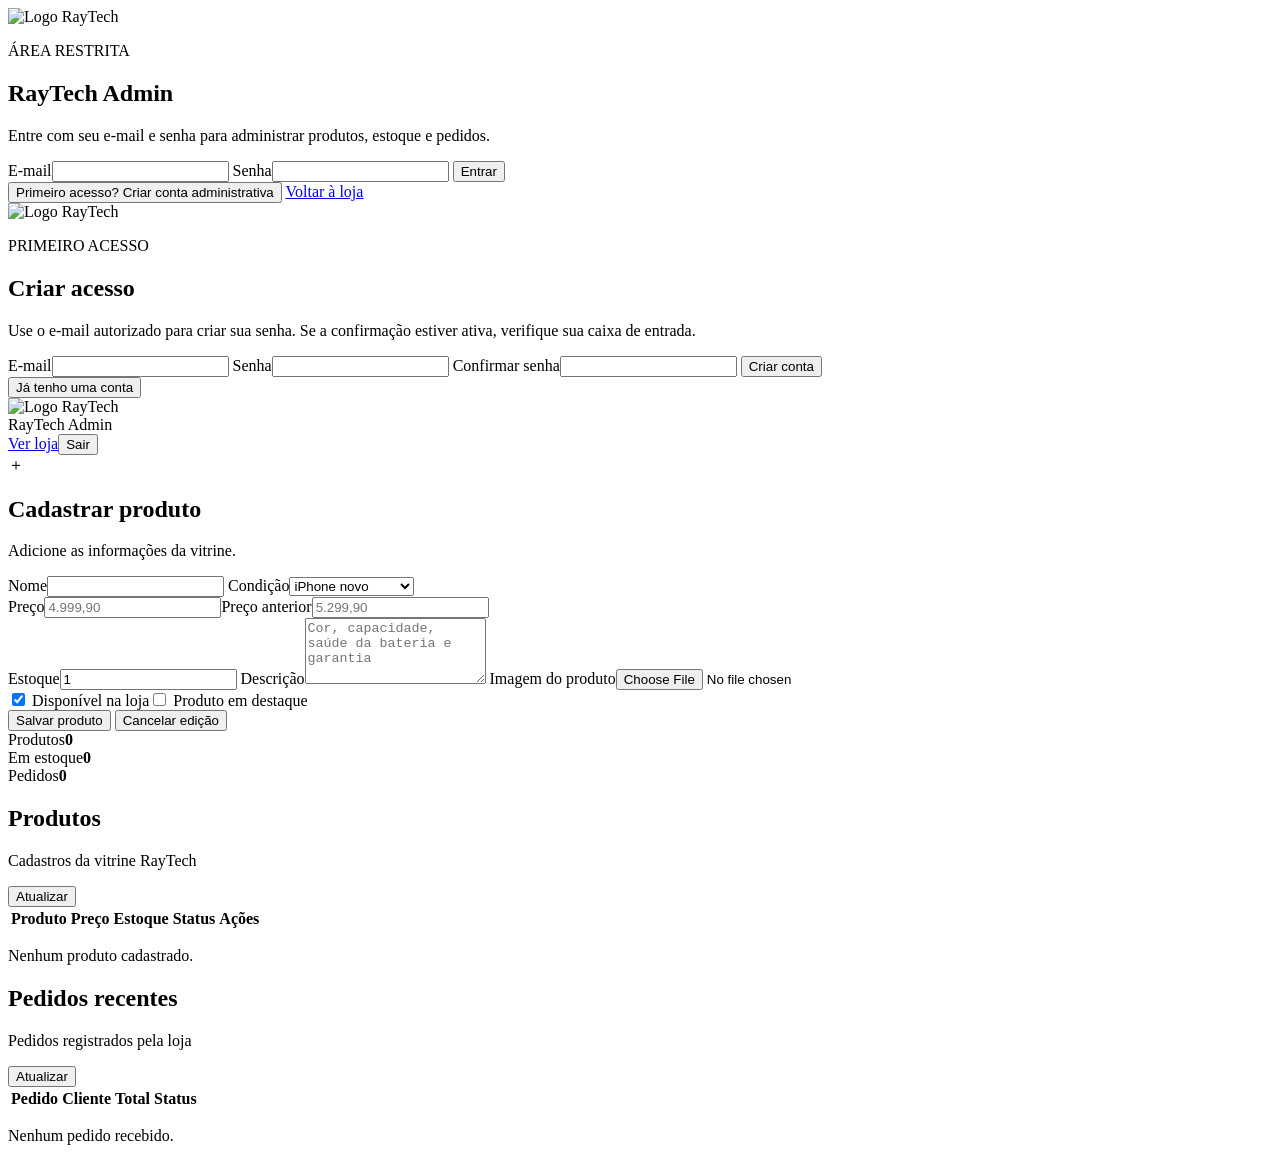
==== admin/index.html @ 26f3091c "Add admin/index.html" ====
<!doctype html>
<html lang="pt-BR">
<head>
  <meta charset="UTF-8">
  <meta name="viewport" content="width=device-width,initial-scale=1">
  <meta name="theme-color" content="#050505">
  <meta name="robots" content="noindex,nofollow">
  <title>RayTech Admin</title>
  <link rel="icon" href="../assets/logo-raytech.png">
  <link rel="stylesheet" href="../assets/styles.css">
</head>
<body class="admin-body">
  <main class="login-page" id="login-view">
    <section class="login-card">
      <img src="../assets/logo-raytech.png" alt="Logo RayTech">
      <p class="section-label">ÁREA RESTRITA</p>
      <h1>RayTech Admin</h1>
      <p class="muted">Entre com seu e-mail e senha para administrar produtos, estoque e pedidos.</p>
      <form id="login-form" class="stack-form">
        <label>E-mail<input type="email" name="email" required autocomplete="email"></label>
        <label>Senha<input type="password" name="password" required minlength="6" autocomplete="current-password"></label>
        <button class="button primary full" type="submit">Entrar</button>
      </form>
      <button class="text-button" id="show-signup" type="button">Primeiro acesso? Criar conta administrativa</button>
      <a class="back-link" href="../">Voltar à loja</a>
    </section>
  </main>

  <main class="login-page hidden" id="signup-view">
    <section class="login-card">
      <img src="../assets/logo-raytech.png" alt="Logo RayTech">
      <p class="section-label">PRIMEIRO ACESSO</p>
      <h1>Criar acesso</h1>
      <p class="muted">Use o e-mail autorizado para criar sua senha. Se a confirmação estiver ativa, verifique sua caixa de entrada.</p>
      <form id="signup-form" class="stack-form">
        <label>E-mail<input type="email" name="email" required autocomplete="email"></label>
        <label>Senha<input type="password" name="password" required minlength="8" autocomplete="new-password"></label>
        <label>Confirmar senha<input type="password" name="confirmation" required minlength="8" autocomplete="new-password"></label>
        <button class="button primary full" type="submit">Criar conta</button>
      </form>
      <button class="text-button" id="show-login" type="button">Já tenho uma conta</button>
    </section>
  </main>

  <main class="admin-shell hidden" id="admin-view">
    <header class="admin-header">
      <div class="container header-inner">
        <div class="brand"><img src="../assets/logo-raytech.png" alt="Logo RayTech"><div><span>RayTech Admin</span><small id="admin-email"></small></div></div>
        <div class="admin-header-actions"><a class="button secondary compact" href="../" target="_blank">Ver loja</a><button class="button secondary compact" id="logout-button" type="button">Sair</button></div>
      </div>
    </header>

    <div class="container admin-layout">
      <aside class="admin-form-card">
        <div class="panel-title"><span>＋</span><div><h1 id="product-form-title">Cadastrar produto</h1><p>Adicione as informações da vitrine.</p></div></div>
        <form id="product-form" class="stack-form">
          <input type="hidden" name="id">
          <input type="hidden" name="currentImagePath">
          <label>Nome<input name="name" required minlength="2" maxlength="120"></label>
          <label>Condição<select name="category" required><option value="Novo">iPhone novo</option><option value="Seminovo">iPhone seminovo</option></select></label>
          <div class="field-grid"><label>Preço<input name="price" required inputmode="decimal" placeholder="4.999,90"></label><label>Preço anterior<input name="compareAtPrice" inputmode="decimal" placeholder="5.299,90"></label></div>
          <label>Estoque<input name="stock" required type="number" min="0" value="1"></label>
          <label>Descrição<textarea name="description" rows="4" maxlength="1200" placeholder="Cor, capacidade, saúde da bateria e garantia"></textarea></label>
          <label>Imagem do produto<input name="image" type="file" accept="image/jpeg,image/png,image/webp,image/avif"></label>
          <div class="checkboxes"><label><input type="checkbox" name="active" checked> Disponível na loja</label><label><input type="checkbox" name="featured"> Produto em destaque</label></div>
          <button class="button primary full" id="save-product" type="submit">Salvar produto</button>
          <button class="button secondary full hidden" id="cancel-edit" type="button">Cancelar edição</button>
        </form>
      </aside>

      <div class="admin-content">
        <section class="stats-grid"><article><span>Produtos</span><strong id="stat-products">0</strong></article><article><span>Em estoque</span><strong id="stat-stock">0</strong></article><article><span>Pedidos</span><strong id="stat-orders">0</strong></article></section>
        <section class="admin-panel">
          <div class="panel-heading"><div><h2>Produtos</h2><p>Cadastros da vitrine RayTech</p></div><button class="button secondary compact" id="refresh-products" type="button">Atualizar</button></div>
          <div class="table-wrap"><table><thead><tr><th>Produto</th><th>Preço</th><th>Estoque</th><th>Status</th><th>Ações</th></tr></thead><tbody id="products-table"></tbody></table></div>
          <div class="empty-state small hidden" id="empty-admin-products"><p>Nenhum produto cadastrado.</p></div>
        </section>
        <section class="admin-panel">
          <div class="panel-heading"><div><h2>Pedidos recentes</h2><p>Pedidos registrados pela loja</p></div><button class="button secondary compact" id="refresh-orders" type="button">Atualizar</button></div>
          <div class="table-wrap"><table><thead><tr><th>Pedido</th><th>Cliente</th><th>Total</th><th>Status</th></tr></thead><tbody id="orders-table"></tbody></table></div>
          <div class="empty-state small hidden" id="empty-orders"><p>Nenhum pedido recebido.</p></div>
        </section>
      </div>
    </div>
  </main>

  <div class="toast hidden" id="toast" role="status"></div>
  <script type="module" src="../assets/admin.js"></script>
</body>
</html>
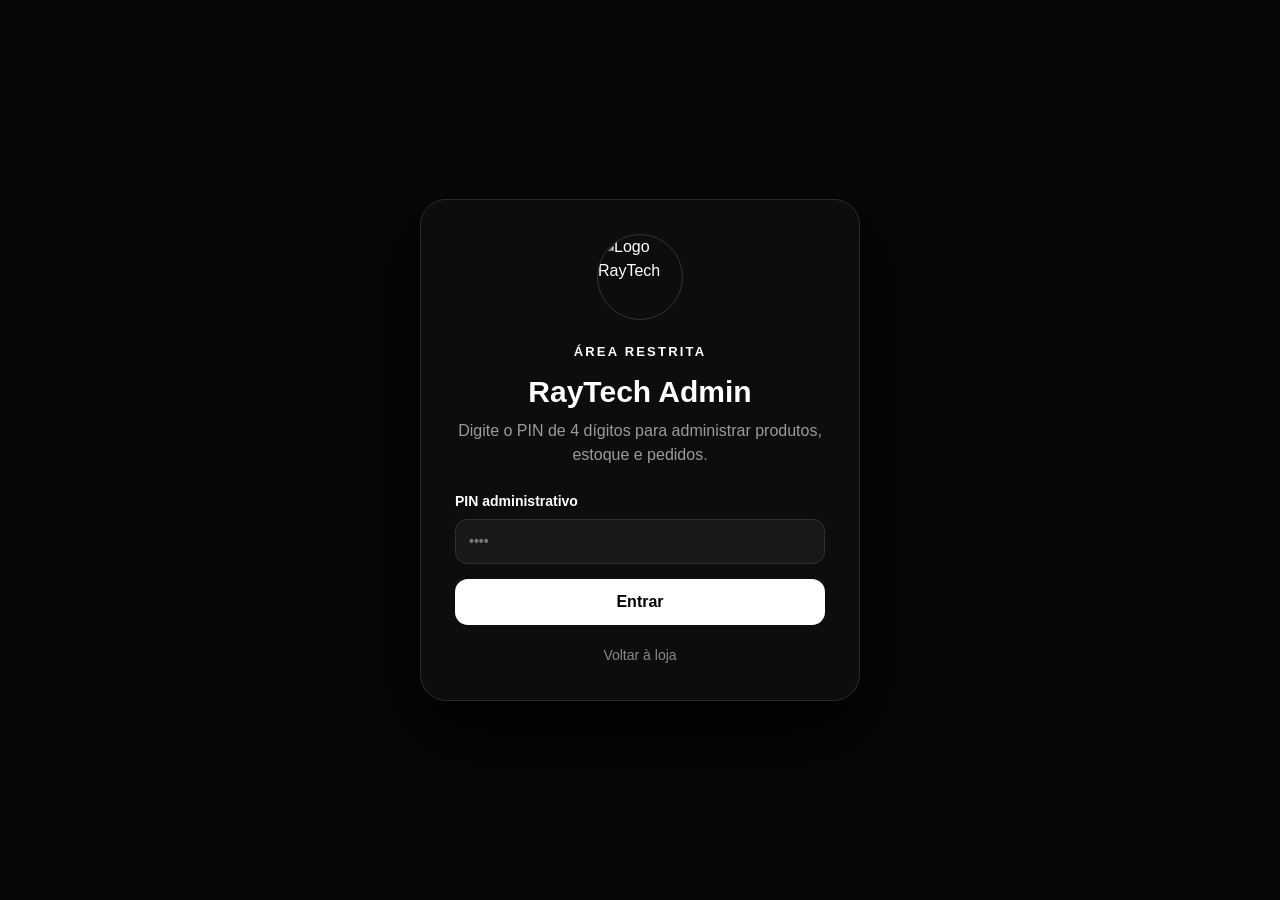
==== commit 97fedbbf: "Update admin screen for 4-digit PIN" ====
--- a/admin/index.html
+++ b/admin/index.html
@@ -15,37 +15,19 @@
       <img src="../assets/logo-raytech.png" alt="Logo RayTech">
       <p class="section-label">ÁREA RESTRITA</p>
       <h1>RayTech Admin</h1>
-      <p class="muted">Entre com seu e-mail e senha para administrar produtos, estoque e pedidos.</p>
+      <p class="muted">Digite o PIN de 4 dígitos para administrar produtos, estoque e pedidos.</p>
       <form id="login-form" class="stack-form">
-        <label>E-mail<input type="email" name="email" required autocomplete="email"></label>
-        <label>Senha<input type="password" name="password" required minlength="6" autocomplete="current-password"></label>
+        <label>PIN administrativo<input type="password" name="pin" required minlength="4" maxlength="4" pattern="[0-9]{4}" inputmode="numeric" autocomplete="current-password" placeholder="••••"></label>
         <button class="button primary full" type="submit">Entrar</button>
       </form>
-      <button class="text-button" id="show-signup" type="button">Primeiro acesso? Criar conta administrativa</button>
       <a class="back-link" href="../">Voltar à loja</a>
-    </section>
-  </main>
-
-  <main class="login-page hidden" id="signup-view">
-    <section class="login-card">
-      <img src="../assets/logo-raytech.png" alt="Logo RayTech">
-      <p class="section-label">PRIMEIRO ACESSO</p>
-      <h1>Criar acesso</h1>
-      <p class="muted">Use o e-mail autorizado para criar sua senha. Se a confirmação estiver ativa, verifique sua caixa de entrada.</p>
-      <form id="signup-form" class="stack-form">
-        <label>E-mail<input type="email" name="email" required autocomplete="email"></label>
-        <label>Senha<input type="password" name="password" required minlength="8" autocomplete="new-password"></label>
-        <label>Confirmar senha<input type="password" name="confirmation" required minlength="8" autocomplete="new-password"></label>
-        <button class="button primary full" type="submit">Criar conta</button>
-      </form>
-      <button class="text-button" id="show-login" type="button">Já tenho uma conta</button>
     </section>
   </main>
 
   <main class="admin-shell hidden" id="admin-view">
     <header class="admin-header">
       <div class="container header-inner">
-        <div class="brand"><img src="../assets/logo-raytech.png" alt="Logo RayTech"><div><span>RayTech Admin</span><small id="admin-email"></small></div></div>
+        <div class="brand"><img src="../assets/logo-raytech.png" alt="Logo RayTech"><div><span>RayTech Admin</span><small>Acesso protegido por PIN</small></div></div>
         <div class="admin-header-actions"><a class="button secondary compact" href="../" target="_blank">Ver loja</a><button class="button secondary compact" id="logout-button" type="button">Sair</button></div>
       </div>
     </header>
--- a/assets/styles.css
+++ b/assets/styles.css
@@ -0,0 +1,5 @@
+:root{--bg:#050505;--panel:#0d0d0d;--panel-2:#141414;--text:#fff;--muted:#9b9b9b;--line:#292929;--white:#fff;--black:#050505;--danger:#ff6464;--radius:22px;font-family:Inter,Arial,Helvetica,sans-serif;color-scheme:dark}*{box-sizing:border-box}html{scroll-behavior:smooth}body{margin:0;background:var(--bg);color:var(--text);font-size:16px;line-height:1.5}button,input,textarea,select{font:inherit}button,a{-webkit-tap-highlight-color:transparent}button{cursor:pointer}button:disabled{cursor:not-allowed;opacity:.45}a{color:inherit;text-decoration:none}.hidden{display:none!important}.sr-only{position:absolute;width:1px;height:1px;padding:0;margin:-1px;overflow:hidden;clip:rect(0,0,0,0);white-space:nowrap;border:0}.container{width:min(1180px,calc(100% - 40px));margin-inline:auto}.svg-sprite{position:absolute;width:0;height:0;overflow:hidden}svg{fill:none;stroke:currentColor;stroke-width:1.8;stroke-linecap:round;stroke-linejoin:round}.site-header,.admin-header{position:sticky;top:0;z-index:30;border-bottom:1px solid var(--line);background:rgba(5,5,5,.92);backdrop-filter:blur(18px)}.header-inner{min-height:78px;display:flex;align-items:center;gap:22px}.brand{display:flex;align-items:center;gap:12px;font-weight:900;letter-spacing:.08em}.brand img{width:48px;height:48px;object-fit:cover;border-radius:50%;border:1px solid #333}.brand small{display:block;color:var(--muted);font-weight:500;font-size:12px;letter-spacing:0}.header-search,.mobile-search{position:relative;display:block}.header-search{flex:1;max-width:570px;margin-inline:auto}.header-search svg,.mobile-search svg{position:absolute;width:20px;height:20px;left:16px;top:50%;transform:translateY(-50%);color:#777}.header-search input,.mobile-search input{width:100%;height:48px;padding:0 16px 0 48px;border:1px solid #292929;border-radius:16px;background:#111;color:white;outline:none}.header-search input:focus,.mobile-search input:focus{border-color:white}.instagram-link{display:flex;align-items:center;gap:8px;font-size:14px;font-weight:700;color:#ccc}.instagram-link:hover{color:white}.instagram-link svg,.footer-social svg{width:23px;height:23px}.hero{position:relative;isolation:isolate;min-height:550px;display:flex;align-items:center;overflow:hidden;border-bottom:1px solid var(--line)}.hero-image{position:absolute;inset:0;z-index:-2;width:100%;height:100%;object-fit:cover;object-position:center}.hero-shade{position:absolute;inset:0;z-index:-1;background:linear-gradient(90deg,#000 0%,rgba(0,0,0,.93) 42%,rgba(0,0,0,.16) 100%)}.hero-content{padding-block:80px}.hero-copy{max-width:640px}.eyebrow,.section-label{display:inline-flex;font-size:13px;font-weight:900;letter-spacing:.17em;text-transform:uppercase}.eyebrow{padding:9px 14px;border:1px solid #666;border-radius:999px;background:rgba(255,255,255,.08)}.hero h1{max-width:620px;margin:22px 0 0;font-size:clamp(50px,7vw,82px);line-height:.96;letter-spacing:-.055em}.hero h1 span{color:#a2a2a2}.hero p{max-width:550px;margin:24px 0 0;color:#c2c2c2;font-size:19px}.hero-actions{display:flex;flex-wrap:wrap;gap:12px;margin-top:30px}.button{min-height:46px;padding:0 20px;border:1px solid transparent;border-radius:13px;display:inline-flex;align-items:center;justify-content:center;gap:8px;font-weight:800;transition:.2s}.button.primary{background:white;color:black}.button.primary:hover{background:#d9d9d9}.button.secondary{border-color:#3d3d3d;background:#111;color:white}.button.secondary:hover{background:#202020}.button.compact{min-height:38px;padding:0 14px;font-size:14px}.button.full{width:100%}.benefits{background:white;color:black;border-bottom:1px solid #ccc}.benefits-grid{display:grid;grid-template-columns:repeat(3,1fr)}.benefits article{display:flex;align-items:center;gap:14px;padding:22px 25px;border-right:1px solid #ddd}.benefits article:last-child{border-right:0}.benefits svg{width:28px;height:28px}.benefits strong,.benefits span{display:block}.benefits span{font-size:14px;color:#606060}.catalog{padding-block:76px 100px}.catalog-heading{display:flex;align-items:end;justify-content:space-between;gap:25px;margin-bottom:34px}.section-label{margin:0 0 7px}.catalog h2{margin:0;font-size:40px;letter-spacing:-.035em}.filters{display:flex;gap:8px;overflow-x:auto}.filter-button{height:40px;padding:0 16px;border:0;border-radius:999px;background:#171717;color:#bbb;font-weight:800;white-space:nowrap}.filter-button.active{background:white;color:black}.mobile-search{display:none}.product-grid,.loading-grid{display:grid;grid-template-columns:repeat(4,1fr);gap:18px}.product-card{overflow:hidden;border:1px solid var(--line);border-radius:24px;background:var(--panel);transition:.25s}.product-card:hover{transform:translateY(-4px);border-color:#626262}.product-image{position:relative;aspect-ratio:1;background:linear-gradient(145deg,#1a1a1a,#090909);overflow:hidden}.product-image img{width:100%;height:100%;object-fit:cover;transition:.4s}.product-card:hover .product-image img{transform:scale(1.035)}.placeholder-phone{position:absolute;inset:0;display:grid;place-items:center;color:#777}.placeholder-phone svg{width:72px;height:72px}.badge{position:absolute;left:14px;top:14px;padding:5px 10px;border-radius:999px;background:white;color:black;font-size:11px;font-weight:900}.product-content{padding:18px}.product-category{margin:0;color:#bdbdbd;font-size:12px;font-weight:900;letter-spacing:.1em;text-transform:uppercase}.product-card h3{margin:7px 0 0;font-size:18px}.product-description{height:42px;display:-webkit-box;-webkit-box-orient:vertical;-webkit-line-clamp:2;overflow:hidden;margin:8px 0 0;color:#999;font-size:14px}.product-buy{display:flex;align-items:end;justify-content:space-between;gap:12px;margin-top:18px}.old-price{display:block;color:#707070;font-size:12px;text-decoration:line-through}.price{display:block;font-size:20px}.stock{display:block;color:#777;font-size:12px}.add-button{width:46px;height:46px;border:0;border-radius:13px;background:white;color:black;font-size:26px}.add-button:hover{background:#d9d9d9}.loading-grid i{display:block;aspect-ratio:.72;border-radius:24px;background:linear-gradient(100deg,#111 20%,#1c1c1c 40%,#111 60%);background-size:200% 100%;animation:shine 1.3s infinite}.empty-state{padding:70px 25px;text-align:center;border:1px dashed #333;border-radius:24px;background:#0a0a0a}.empty-state svg{width:52px;height:52px}.empty-state h3{margin:14px 0 0;font-size:22px}.empty-state p{max-width:520px;margin:8px auto 22px;color:var(--muted)}.empty-state.small{padding:28px}.empty-state.small p{margin:0}@keyframes shine{to{background-position:-200% 0}}footer{border-top:1px solid var(--line);background:#090909}.footer-inner{min-height:104px;display:flex;align-items:center;justify-content:space-between;gap:20px}.footer-inner p{color:#888;font-size:14px}.footer-inner .brand img{width:44px;height:44px}.cart-fab{position:fixed;right:22px;bottom:22px;z-index:25;min-height:56px;padding:0 19px;border:0;border-radius:999px;display:flex;align-items:center;gap:10px;background:white;color:black;font-weight:900;box-shadow:0 14px 45px rgba(0,0,0,.65)}.cart-fab svg{width:22px;height:22px}.cart-fab b{width:25px;height:25px;display:grid;place-items:center;border-radius:50%;background:black;color:white;font-size:12px}.drawer-backdrop{position:fixed;inset:0;z-index:39;background:rgba(0,0,0,.65);backdrop-filter:blur(3px)}.cart-drawer{position:fixed;right:0;top:0;z-index:40;width:min(430px,100%);height:100dvh;display:flex;flex-direction:column;background:#0b0b0b;border-left:1px solid #333;transform:translateX(105%);transition:.25s}.cart-drawer.open{transform:translateX(0)}.drawer-header,.drawer-footer{padding:20px;border-bottom:1px solid var(--line)}.drawer-header{display:flex;justify-content:space-between;gap:15px}.drawer-header h2,.dialog-heading h2{margin:0}.drawer-header p,.dialog-heading p{margin:4px 0 0;color:var(--muted);font-size:14px}.drawer-footer{margin-top:auto;border-top:1px solid var(--line);border-bottom:0}.icon-button{width:38px;height:38px;border:1px solid #333;border-radius:11px;background:#151515;color:white;font-size:24px}.cart-items{padding:18px;overflow:auto;display:grid;gap:12px}.cart-empty{min-height:260px;display:grid;place-items:center;text-align:center;color:#777;border:1px dashed #333;border-radius:18px}.cart-line{display:grid;grid-template-columns:64px 1fr auto;gap:12px;padding:12px;border:1px solid #292929;border-radius:17px;background:#121212}.cart-line img,.cart-line-placeholder{width:64px;height:64px;border-radius:12px;object-fit:cover;background:#202020}.cart-line-placeholder{display:grid;place-items:center}.cart-line-placeholder svg{width:26px;height:26px}.cart-line h3{margin:0;font-size:15px}.cart-line p{margin:2px 0;color:#bbb;font-size:14px}.quantity{display:flex;align-items:center;gap:9px;margin-top:7px}.quantity button,.remove-line{border:1px solid #333;background:#171717;color:white}.quantity button{width:28px;height:28px;border-radius:8px}.remove-line{width:28px;height:28px;border-radius:8px;color:#aaa}.total-row{display:flex;align-items:center;justify-content:space-between;gap:20px;margin-bottom:14px;font-size:19px}.checkout-dialog{width:min(520px,calc(100% - 28px));padding:0;border:1px solid #333;border-radius:22px;background:#101010;color:white}.checkout-dialog::backdrop{background:rgba(0,0,0,.72);backdrop-filter:blur(4px)}.checkout-dialog form{padding:23px;display:grid;gap:16px}.dialog-heading{display:flex;justify-content:space-between;gap:15px}.stack-form{display:grid;gap:15px}.stack-form label,.checkout-dialog label{display:grid;gap:7px;font-size:14px;font-weight:800}.stack-form input,.stack-form textarea,.stack-form select,.checkout-dialog input,.checkout-dialog textarea{width:100%;border:1px solid #303030;border-radius:12px;background:#181818;color:white;outline:none}.stack-form input,.stack-form select,.checkout-dialog input{height:45px;padding:0 13px}.stack-form textarea,.checkout-dialog textarea{padding:12px;resize:vertical}.stack-form input:focus,.stack-form textarea:focus,.stack-form select:focus,.checkout-dialog input:focus,.checkout-dialog textarea:focus{border-color:white}.toast{position:fixed;z-index:80;left:50%;bottom:22px;transform:translateX(-50%);max-width:min(90%,520px);padding:12px 18px;border-radius:12px;background:white;color:black;font-weight:800;box-shadow:0 18px 50px #000}.toast.error{background:#ffdddd;color:#580000}.admin-body{background:#070707}.login-page{min-height:100dvh;display:grid;place-items:center;padding:30px 18px}.login-card{width:min(440px,100%);padding:34px;border:1px solid #2b2b2b;border-radius:26px;background:#0d0d0d;box-shadow:0 28px 80px #000}.login-card>img{display:block;width:86px;height:86px;margin:0 auto 22px;border:1px solid #333;border-radius:50%;object-fit:cover}.login-card .section-label{display:block;text-align:center}.login-card h1{margin:5px 0;text-align:center;font-size:30px}.muted{color:var(--muted)}.login-card>.muted{text-align:center;margin:0 0 24px}.text-button{width:100%;margin-top:18px;border:0;background:none;color:#bbb;text-decoration:underline}.back-link{display:block;margin-top:20px;text-align:center;color:#888;font-size:14px}.admin-header .header-inner{justify-content:space-between}.admin-header-actions{display:flex;gap:8px}.admin-layout{display:grid;grid-template-columns:370px 1fr;gap:24px;padding-block:32px 70px}.admin-form-card,.admin-panel{border:1px solid var(--line);border-radius:24px;background:#0d0d0d}.admin-form-card{height:max-content;position:sticky;top:110px;padding:22px}.panel-title,.panel-heading{display:flex;align-items:center;gap:12px}.panel-title{margin-bottom:22px}.panel-title>span{width:42px;height:42px;display:grid;place-items:center;border-radius:12px;background:white;color:black;font-size:24px}.panel-title h1,.panel-heading h2{margin:0;font-size:21px}.panel-title p,.panel-heading p{margin:2px 0 0;color:#888;font-size:13px}.field-grid{display:grid;grid-template-columns:1fr 1fr;gap:10px}.checkboxes{display:grid;gap:9px;padding:13px;border:1px solid #292929;border-radius:12px;background:#121212}.checkboxes label{display:flex;align-items:center;gap:9px;font-weight:500}.checkboxes input{width:17px;height:17px}.admin-content{display:grid;align-content:start;gap:20px}.stats-grid{display:grid;grid-template-columns:repeat(3,1fr);gap:14px}.stats-grid article{padding:18px;border:1px solid var(--line);border-radius:18px;background:#0d0d0d}.stats-grid span,.stats-grid strong{display:block}.stats-grid span{color:#888;font-size:13px}.stats-grid strong{font-size:30px}.admin-panel{padding:20px}.panel-heading{justify-content:space-between;margin-bottom:17px}.table-wrap{overflow-x:auto}table{width:100%;border-collapse:collapse;min-width:670px}th,td{padding:13px 11px;text-align:left;border-bottom:1px solid #242424;font-size:14px}th{color:#888;font-size:12px;text-transform:uppercase;letter-spacing:.06em}.product-cell{display:flex;align-items:center;gap:11px}.product-cell img,.product-thumb{width:48px;height:48px;border-radius:10px;object-fit:cover;background:#202020}.product-thumb{display:grid;place-items:center}.product-cell small,td small{display:block;color:#777}.status-pill{padding:5px 9px;border-radius:999px;background:#222;font-size:12px;font-weight:800}.status-pill.active{background:white;color:black}.table-actions{display:flex;gap:6px}.table-action{height:34px;padding:0 10px;border:1px solid #333;border-radius:9px;background:#171717;color:white;font-size:12px}.table-action.danger{color:#ff9e9e}.order-status{height:36px;padding:0 9px;border:1px solid #333;border-radius:9px;background:#171717;color:white}.admin-loading{text-align:center;color:#888;padding:25px!important}
+@media(max-width:980px){.product-grid,.loading-grid{grid-template-columns:repeat(3,1fr)}.admin-layout{grid-template-columns:1fr}.admin-form-card{position:static}.benefits-grid{grid-template-columns:1fr}.benefits article{border-right:0;border-bottom:1px solid #ddd}.benefits article:last-child{border-bottom:0}}
+@media(max-width:760px){.container{width:min(100% - 28px,1180px)}.header-inner{min-height:70px}.brand img{width:43px;height:43px}.brand>span{font-size:15px}.header-search,.instagram-link span{display:none}.instagram-link{margin-left:auto}.hero{min-height:520px}.hero-image{object-position:62% center}.hero-shade{background:linear-gradient(90deg,#000 0%,rgba(0,0,0,.9) 60%,rgba(0,0,0,.35) 100%)}.hero h1{font-size:52px}.hero p{font-size:17px}.catalog{padding-block:60px 80px}.catalog-heading{display:block}.catalog h2{font-size:34px}.mobile-search{display:block;margin-top:22px}.filters{margin-top:14px}.product-grid,.loading-grid{grid-template-columns:repeat(2,1fr)}.footer-inner{padding-block:28px;flex-wrap:wrap}.footer-inner p{order:3;width:100%;margin:0}.admin-header .brand small{max-width:150px;overflow:hidden;text-overflow:ellipsis}.admin-header-actions .button{padding-inline:10px}.stats-grid{grid-template-columns:1fr 1fr}.stats-grid article:last-child{grid-column:1/-1}}
+@media(max-width:500px){.hero h1{font-size:45px}.hero-actions .button{width:100%}.product-grid,.loading-grid{grid-template-columns:1fr}.product-card{display:grid;grid-template-columns:42% 58%;min-height:190px}.product-image{aspect-ratio:auto}.product-content{padding:15px}.product-description{height:40px}.cart-fab span{display:none}.cart-fab{width:58px;padding:0;justify-content:center}.catalog-heading{margin-bottom:25px}.login-card{padding:25px 20px}.field-grid{grid-template-columns:1fr}.admin-layout{width:100%;padding-inline:14px}.admin-panel,.admin-form-card{border-radius:18px}.stats-grid{grid-template-columns:1fr 1fr}.admin-header .brand>div>span{font-size:14px}.admin-header-actions .button:first-child{display:none}}
+@media(prefers-reduced-motion:reduce){*{scroll-behavior:auto!important;transition:none!important;animation:none!important}}
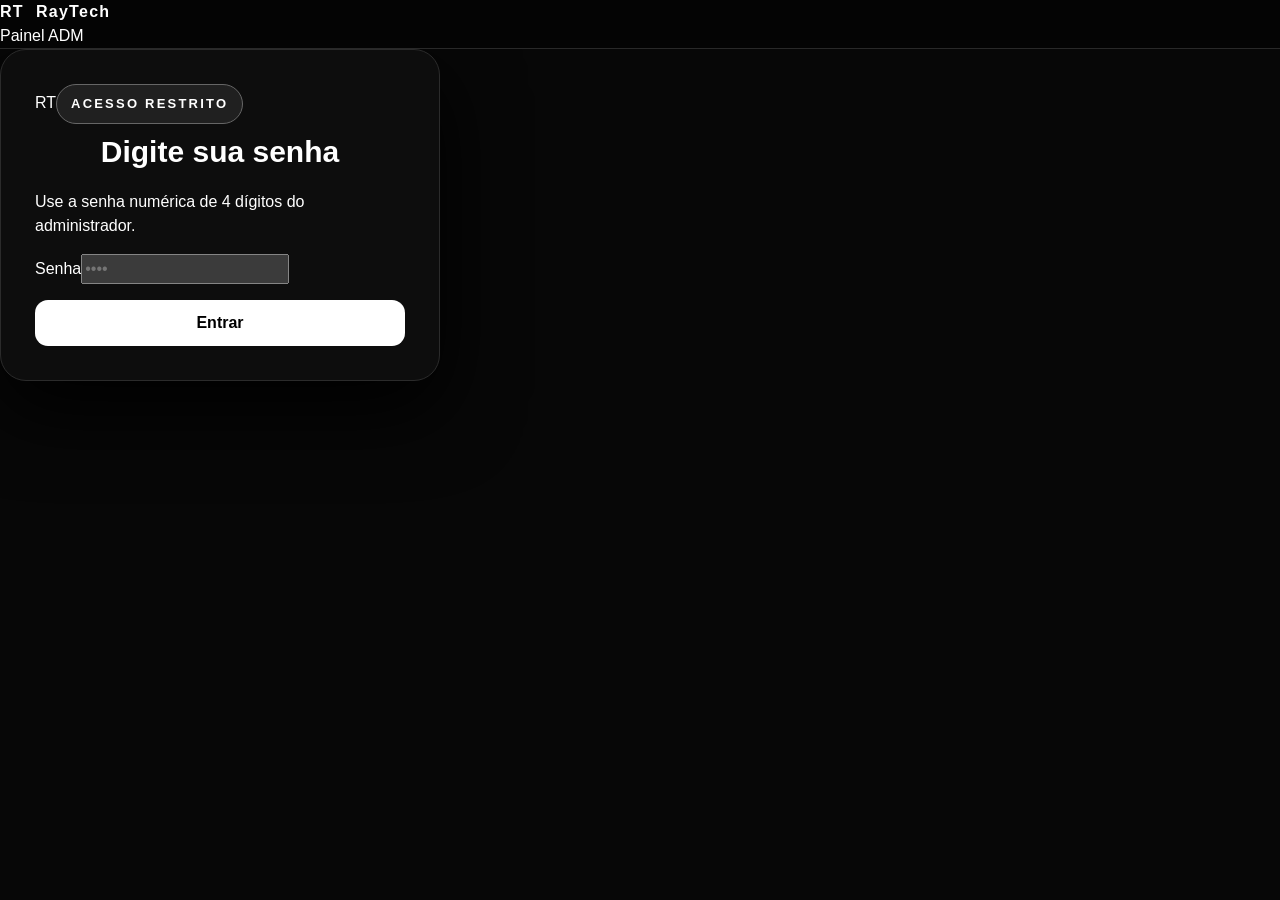
==== commit f72ef7db: "Rebuild responsive RayTech admin" ====
--- a/admin/index.html
+++ b/admin/index.html
@@ -1,72 +1,42 @@
 <!doctype html>
 <html lang="pt-BR">
 <head>
-  <meta charset="UTF-8">
-  <meta name="viewport" content="width=device-width,initial-scale=1">
-  <meta name="theme-color" content="#050505">
-  <meta name="robots" content="noindex,nofollow">
-  <title>RayTech Admin</title>
-  <link rel="icon" href="../assets/logo-raytech.png">
-  <link rel="stylesheet" href="../assets/styles.css">
+  <meta charset="utf-8"><meta name="viewport" content="width=device-width,initial-scale=1,viewport-fit=cover"><meta name="theme-color" content="#050505">
+  <title>ADM | RayTech</title><link rel="stylesheet" href="../assets/styles.css">
 </head>
 <body class="admin-body">
-  <main class="login-page" id="login-view">
-    <section class="login-card">
-      <img src="../assets/logo-raytech.png" alt="Logo RayTech">
-      <p class="section-label">ÁREA RESTRITA</p>
-      <h1>RayTech Admin</h1>
-      <p class="muted">Digite o PIN de 4 dígitos para administrar produtos, estoque e pedidos.</p>
-      <form id="login-form" class="stack-form">
-        <label>PIN administrativo<input type="password" name="pin" required minlength="4" maxlength="4" pattern="[0-9]{4}" inputmode="numeric" autocomplete="current-password" placeholder="••••"></label>
-        <button class="button primary full" type="submit">Entrar</button>
-      </form>
-      <a class="back-link" href="../">Voltar à loja</a>
+  <header class="site-header"><a class="brand" href="../"><span class="rt-mark">RT</span><span>RayTech</span></a><span class="admin-badge">Painel ADM</span><button id="logoutButton" class="button ghost small hidden" type="button">Sair</button></header>
+  <main class="admin-main">
+    <section class="login-card" id="loginPanel">
+      <span class="rt-mark large">RT</span><span class="eyebrow">Acesso restrito</span><h1>Digite sua senha</h1><p>Use a senha numérica de 4 dígitos do administrador.</p>
+      <form id="loginForm"><label>Senha<input id="pinInput" type="password" inputmode="numeric" pattern="[0-9]{4}" minlength="4" maxlength="4" autocomplete="current-password" required placeholder="••••"></label><p id="loginMessage" class="form-message"></p><button class="button primary full" type="submit">Entrar</button></form>
+    </section>
+
+    <section id="adminPanel" class="admin-panel hidden">
+      <div class="admin-title"><div><span class="eyebrow">Gerenciamento</span><h1>Produtos</h1><p>Cadastre preços, estoque e fotos dos seus iPhones.</p></div><button id="newProduct" class="button primary" type="button">+ Novo produto</button></div>
+      <div class="stats"><article><span>Produtos</span><strong id="statProducts">0</strong></article><article><span>Em estoque</span><strong id="statStock">0</strong></article><article><span>Investimento</span><strong id="statCost">R$ 0,00</strong></article></div>
+      <div class="admin-grid">
+        <section class="product-form-card">
+          <div class="card-title"><h2 id="formTitle">Novo produto</h2><button id="cancelEdit" class="text-button hidden" type="button">Cancelar edição</button></div>
+          <form id="productForm">
+            <input id="productId" type="hidden"><input id="existingImagePath" type="hidden">
+            <div class="form-grid">
+              <label class="span-2">Nome do iPhone<input id="name" required maxlength="120" placeholder="iPhone 15 Pro 256 GB"></label>
+              <label>Condição<select id="category" required><option value="Novo">Novo</option><option value="Seminovo">Seminovo</option></select></label>
+              <label>Estoque<input id="stock" type="number" min="0" step="1" value="1" required></label>
+              <label>Preço de venda<input id="price" type="number" min="0.01" step="0.01" inputmode="decimal" required placeholder="4999,00"></label>
+              <label>Preço anterior<input id="comparePrice" type="number" min="0" step="0.01" inputmode="decimal" placeholder="5299,00"></label>
+              <label class="span-2 cost-field">Preço de custo<input id="costPrice" type="number" min="0" step="0.01" inputmode="decimal" required placeholder="3900,00"><small>Visível somente no ADM.</small></label>
+              <label class="span-2">Descrição<textarea id="description" rows="3" maxlength="800" placeholder="Cor, armazenamento, bateria, garantia..."></textarea></label>
+              <label class="span-2 image-upload">Imagem do produto<input id="image" type="file" accept="image/jpeg,image/png,image/webp,image/avif"><small>JPG, PNG, WEBP ou AVIF — até 8 MB.</small></label>
+              <label class="check"><input id="active" type="checkbox" checked> Produto ativo</label><label class="check"><input id="featured" type="checkbox"> Destaque</label>
+            </div>
+            <p id="productMessage" class="form-message"></p><button class="button primary full" type="submit">Salvar produto</button>
+          </form>
+        </section>
+        <section class="product-list-card"><div class="card-title"><h2>Catálogo cadastrado</h2><button id="refreshProducts" class="text-button" type="button">Atualizar</button></div><div id="adminProducts" class="admin-products"></div></section>
+      </div>
     </section>
   </main>
-
-  <main class="admin-shell hidden" id="admin-view">
-    <header class="admin-header">
-      <div class="container header-inner">
-        <div class="brand"><img src="../assets/logo-raytech.png" alt="Logo RayTech"><div><span>RayTech Admin</span><small>Acesso protegido por PIN</small></div></div>
-        <div class="admin-header-actions"><a class="button secondary compact" href="../" target="_blank">Ver loja</a><button class="button secondary compact" id="logout-button" type="button">Sair</button></div>
-      </div>
-    </header>
-
-    <div class="container admin-layout">
-      <aside class="admin-form-card">
-        <div class="panel-title"><span>＋</span><div><h1 id="product-form-title">Cadastrar produto</h1><p>Adicione as informações da vitrine.</p></div></div>
-        <form id="product-form" class="stack-form">
-          <input type="hidden" name="id">
-          <input type="hidden" name="currentImagePath">
-          <label>Nome<input name="name" required minlength="2" maxlength="120"></label>
-          <label>Condição<select name="category" required><option value="Novo">iPhone novo</option><option value="Seminovo">iPhone seminovo</option></select></label>
-          <div class="field-grid"><label>Preço<input name="price" required inputmode="decimal" placeholder="4.999,90"></label><label>Preço anterior<input name="compareAtPrice" inputmode="decimal" placeholder="5.299,90"></label></div>
-          <label>Estoque<input name="stock" required type="number" min="0" value="1"></label>
-          <label>Descrição<textarea name="description" rows="4" maxlength="1200" placeholder="Cor, capacidade, saúde da bateria e garantia"></textarea></label>
-          <label>Imagem do produto<input name="image" type="file" accept="image/jpeg,image/png,image/webp,image/avif"></label>
-          <div class="checkboxes"><label><input type="checkbox" name="active" checked> Disponível na loja</label><label><input type="checkbox" name="featured"> Produto em destaque</label></div>
-          <button class="button primary full" id="save-product" type="submit">Salvar produto</button>
-          <button class="button secondary full hidden" id="cancel-edit" type="button">Cancelar edição</button>
-        </form>
-      </aside>
-
-      <div class="admin-content">
-        <section class="stats-grid"><article><span>Produtos</span><strong id="stat-products">0</strong></article><article><span>Em estoque</span><strong id="stat-stock">0</strong></article><article><span>Pedidos</span><strong id="stat-orders">0</strong></article></section>
-        <section class="admin-panel">
-          <div class="panel-heading"><div><h2>Produtos</h2><p>Cadastros da vitrine RayTech</p></div><button class="button secondary compact" id="refresh-products" type="button">Atualizar</button></div>
-          <div class="table-wrap"><table><thead><tr><th>Produto</th><th>Preço</th><th>Estoque</th><th>Status</th><th>Ações</th></tr></thead><tbody id="products-table"></tbody></table></div>
-          <div class="empty-state small hidden" id="empty-admin-products"><p>Nenhum produto cadastrado.</p></div>
-        </section>
-        <section class="admin-panel">
-          <div class="panel-heading"><div><h2>Pedidos recentes</h2><p>Pedidos registrados pela loja</p></div><button class="button secondary compact" id="refresh-orders" type="button">Atualizar</button></div>
-          <div class="table-wrap"><table><thead><tr><th>Pedido</th><th>Cliente</th><th>Total</th><th>Status</th></tr></thead><tbody id="orders-table"></tbody></table></div>
-          <div class="empty-state small hidden" id="empty-orders"><p>Nenhum pedido recebido.</p></div>
-        </section>
-      </div>
-    </div>
-  </main>
-
-  <div class="toast hidden" id="toast" role="status"></div>
-  <script type="module" src="../assets/admin.js"></script>
-</body>
-</html>
+  <script src="../config.js"></script><script type="module" src="../assets/admin.js"></script>
+</body></html>
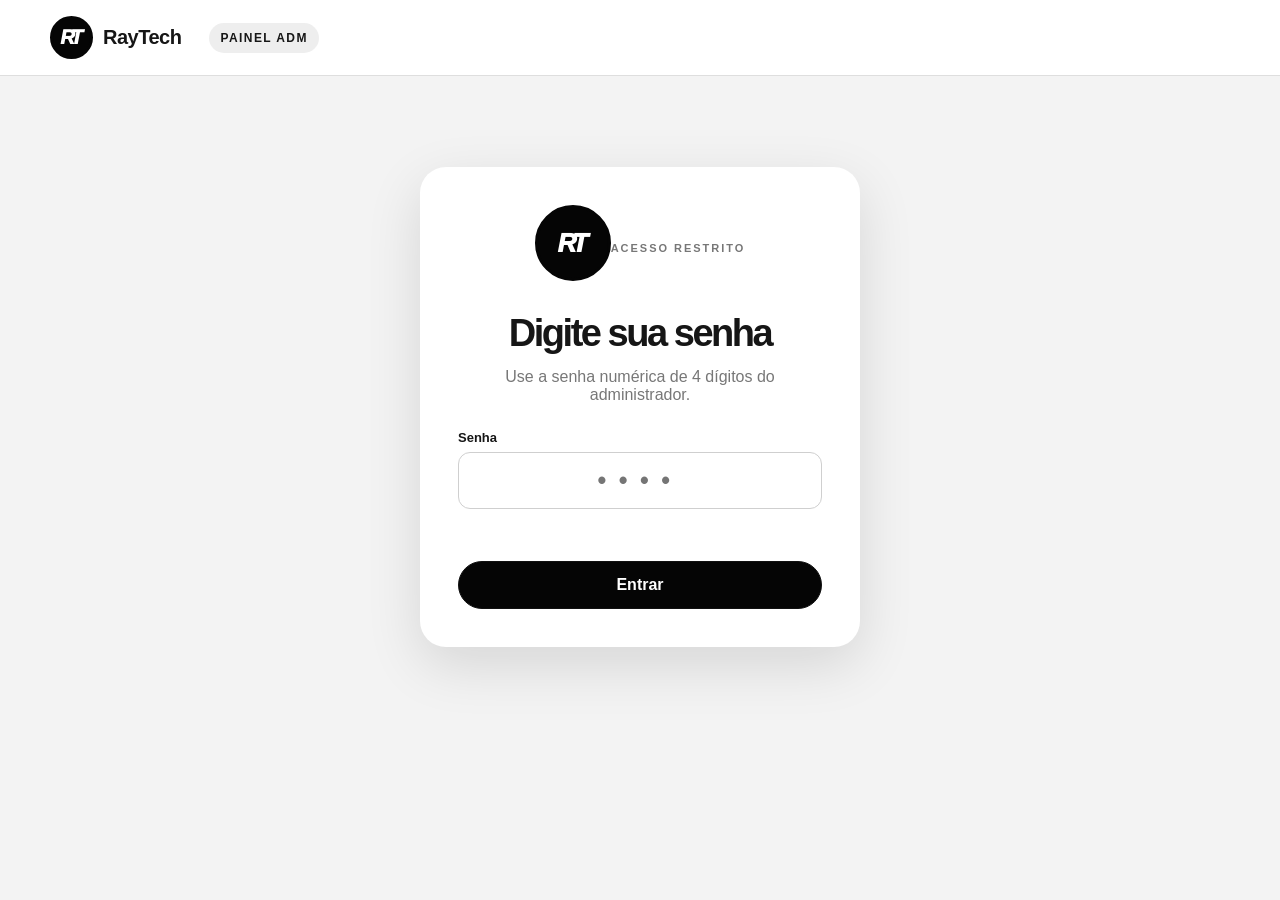
==== commit 1b225b63: "Refresh admin assets after repair" ====
--- a/admin/index.html
+++ b/admin/index.html
@@ -2,7 +2,7 @@
 <html lang="pt-BR">
 <head>
   <meta charset="utf-8"><meta name="viewport" content="width=device-width,initial-scale=1,viewport-fit=cover"><meta name="theme-color" content="#050505">
-  <title>ADM | RayTech</title><link rel="stylesheet" href="../assets/styles.css">
+  <title>ADM | RayTech</title><link rel="stylesheet" href="../assets/styles.css?v=20261015-2">
 </head>
 <body class="admin-body">
   <header class="site-header"><a class="brand" href="../"><span class="rt-mark">RT</span><span>RayTech</span></a><span class="admin-badge">Painel ADM</span><button id="logoutButton" class="button ghost small hidden" type="button">Sair</button></header>
@@ -38,5 +38,5 @@
       </div>
     </section>
   </main>
-  <script src="../config.js"></script><script type="module" src="../assets/admin.js"></script>
+  <script src="../config.js?v=20261015-2"></script><script type="module" src="../assets/admin.js?v=20261015-2"></script>
 </body></html>
--- a/assets/styles.css
+++ b/assets/styles.css
@@ -1,5 +1,4 @@
-:root{--bg:#050505;--panel:#0d0d0d;--panel-2:#141414;--text:#fff;--muted:#9b9b9b;--line:#292929;--white:#fff;--black:#050505;--danger:#ff6464;--radius:22px;font-family:Inter,Arial,Helvetica,sans-serif;color-scheme:dark}*{box-sizing:border-box}html{scroll-behavior:smooth}body{margin:0;background:var(--bg);color:var(--text);font-size:16px;line-height:1.5}button,input,textarea,select{font:inherit}button,a{-webkit-tap-highlight-color:transparent}button{cursor:pointer}button:disabled{cursor:not-allowed;opacity:.45}a{color:inherit;text-decoration:none}.hidden{display:none!important}.sr-only{position:absolute;width:1px;height:1px;padding:0;margin:-1px;overflow:hidden;clip:rect(0,0,0,0);white-space:nowrap;border:0}.container{width:min(1180px,calc(100% - 40px));margin-inline:auto}.svg-sprite{position:absolute;width:0;height:0;overflow:hidden}svg{fill:none;stroke:currentColor;stroke-width:1.8;stroke-linecap:round;stroke-linejoin:round}.site-header,.admin-header{position:sticky;top:0;z-index:30;border-bottom:1px solid var(--line);background:rgba(5,5,5,.92);backdrop-filter:blur(18px)}.header-inner{min-height:78px;display:flex;align-items:center;gap:22px}.brand{display:flex;align-items:center;gap:12px;font-weight:900;letter-spacing:.08em}.brand img{width:48px;height:48px;object-fit:cover;border-radius:50%;border:1px solid #333}.brand small{display:block;color:var(--muted);font-weight:500;font-size:12px;letter-spacing:0}.header-search,.mobile-search{position:relative;display:block}.header-search{flex:1;max-width:570px;margin-inline:auto}.header-search svg,.mobile-search svg{position:absolute;width:20px;height:20px;left:16px;top:50%;transform:translateY(-50%);color:#777}.header-search input,.mobile-search input{width:100%;height:48px;padding:0 16px 0 48px;border:1px solid #292929;border-radius:16px;background:#111;color:white;outline:none}.header-search input:focus,.mobile-search input:focus{border-color:white}.instagram-link{display:flex;align-items:center;gap:8px;font-size:14px;font-weight:700;color:#ccc}.instagram-link:hover{color:white}.instagram-link svg,.footer-social svg{width:23px;height:23px}.hero{position:relative;isolation:isolate;min-height:550px;display:flex;align-items:center;overflow:hidden;border-bottom:1px solid var(--line)}.hero-image{position:absolute;inset:0;z-index:-2;width:100%;height:100%;object-fit:cover;object-position:center}.hero-shade{position:absolute;inset:0;z-index:-1;background:linear-gradient(90deg,#000 0%,rgba(0,0,0,.93) 42%,rgba(0,0,0,.16) 100%)}.hero-content{padding-block:80px}.hero-copy{max-width:640px}.eyebrow,.section-label{display:inline-flex;font-size:13px;font-weight:900;letter-spacing:.17em;text-transform:uppercase}.eyebrow{padding:9px 14px;border:1px solid #666;border-radius:999px;background:rgba(255,255,255,.08)}.hero h1{max-width:620px;margin:22px 0 0;font-size:clamp(50px,7vw,82px);line-height:.96;letter-spacing:-.055em}.hero h1 span{color:#a2a2a2}.hero p{max-width:550px;margin:24px 0 0;color:#c2c2c2;font-size:19px}.hero-actions{display:flex;flex-wrap:wrap;gap:12px;margin-top:30px}.button{min-height:46px;padding:0 20px;border:1px solid transparent;border-radius:13px;display:inline-flex;align-items:center;justify-content:center;gap:8px;font-weight:800;transition:.2s}.button.primary{background:white;color:black}.button.primary:hover{background:#d9d9d9}.button.secondary{border-color:#3d3d3d;background:#111;color:white}.button.secondary:hover{background:#202020}.button.compact{min-height:38px;padding:0 14px;font-size:14px}.button.full{width:100%}.benefits{background:white;color:black;border-bottom:1px solid #ccc}.benefits-grid{display:grid;grid-template-columns:repeat(3,1fr)}.benefits article{display:flex;align-items:center;gap:14px;padding:22px 25px;border-right:1px solid #ddd}.benefits article:last-child{border-right:0}.benefits svg{width:28px;height:28px}.benefits strong,.benefits span{display:block}.benefits span{font-size:14px;color:#606060}.catalog{padding-block:76px 100px}.catalog-heading{display:flex;align-items:end;justify-content:space-between;gap:25px;margin-bottom:34px}.section-label{margin:0 0 7px}.catalog h2{margin:0;font-size:40px;letter-spacing:-.035em}.filters{display:flex;gap:8px;overflow-x:auto}.filter-button{height:40px;padding:0 16px;border:0;border-radius:999px;background:#171717;color:#bbb;font-weight:800;white-space:nowrap}.filter-button.active{background:white;color:black}.mobile-search{display:none}.product-grid,.loading-grid{display:grid;grid-template-columns:repeat(4,1fr);gap:18px}.product-card{overflow:hidden;border:1px solid var(--line);border-radius:24px;background:var(--panel);transition:.25s}.product-card:hover{transform:translateY(-4px);border-color:#626262}.product-image{position:relative;aspect-ratio:1;background:linear-gradient(145deg,#1a1a1a,#090909);overflow:hidden}.product-image img{width:100%;height:100%;object-fit:cover;transition:.4s}.product-card:hover .product-image img{transform:scale(1.035)}.placeholder-phone{position:absolute;inset:0;display:grid;place-items:center;color:#777}.placeholder-phone svg{width:72px;height:72px}.badge{position:absolute;left:14px;top:14px;padding:5px 10px;border-radius:999px;background:white;color:black;font-size:11px;font-weight:900}.product-content{padding:18px}.product-category{margin:0;color:#bdbdbd;font-size:12px;font-weight:900;letter-spacing:.1em;text-transform:uppercase}.product-card h3{margin:7px 0 0;font-size:18px}.product-description{height:42px;display:-webkit-box;-webkit-box-orient:vertical;-webkit-line-clamp:2;overflow:hidden;margin:8px 0 0;color:#999;font-size:14px}.product-buy{display:flex;align-items:end;justify-content:space-between;gap:12px;margin-top:18px}.old-price{display:block;color:#707070;font-size:12px;text-decoration:line-through}.price{display:block;font-size:20px}.stock{display:block;color:#777;font-size:12px}.add-button{width:46px;height:46px;border:0;border-radius:13px;background:white;color:black;font-size:26px}.add-button:hover{background:#d9d9d9}.loading-grid i{display:block;aspect-ratio:.72;border-radius:24px;background:linear-gradient(100deg,#111 20%,#1c1c1c 40%,#111 60%);background-size:200% 100%;animation:shine 1.3s infinite}.empty-state{padding:70px 25px;text-align:center;border:1px dashed #333;border-radius:24px;background:#0a0a0a}.empty-state svg{width:52px;height:52px}.empty-state h3{margin:14px 0 0;font-size:22px}.empty-state p{max-width:520px;margin:8px auto 22px;color:var(--muted)}.empty-state.small{padding:28px}.empty-state.small p{margin:0}@keyframes shine{to{background-position:-200% 0}}footer{border-top:1px solid var(--line);background:#090909}.footer-inner{min-height:104px;display:flex;align-items:center;justify-content:space-between;gap:20px}.footer-inner p{color:#888;font-size:14px}.footer-inner .brand img{width:44px;height:44px}.cart-fab{position:fixed;right:22px;bottom:22px;z-index:25;min-height:56px;padding:0 19px;border:0;border-radius:999px;display:flex;align-items:center;gap:10px;background:white;color:black;font-weight:900;box-shadow:0 14px 45px rgba(0,0,0,.65)}.cart-fab svg{width:22px;height:22px}.cart-fab b{width:25px;height:25px;display:grid;place-items:center;border-radius:50%;background:black;color:white;font-size:12px}.drawer-backdrop{position:fixed;inset:0;z-index:39;background:rgba(0,0,0,.65);backdrop-filter:blur(3px)}.cart-drawer{position:fixed;right:0;top:0;z-index:40;width:min(430px,100%);height:100dvh;display:flex;flex-direction:column;background:#0b0b0b;border-left:1px solid #333;transform:translateX(105%);transition:.25s}.cart-drawer.open{transform:translateX(0)}.drawer-header,.drawer-footer{padding:20px;border-bottom:1px solid var(--line)}.drawer-header{display:flex;justify-content:space-between;gap:15px}.drawer-header h2,.dialog-heading h2{margin:0}.drawer-header p,.dialog-heading p{margin:4px 0 0;color:var(--muted);font-size:14px}.drawer-footer{margin-top:auto;border-top:1px solid var(--line);border-bottom:0}.icon-button{width:38px;height:38px;border:1px solid #333;border-radius:11px;background:#151515;color:white;font-size:24px}.cart-items{padding:18px;overflow:auto;display:grid;gap:12px}.cart-empty{min-height:260px;display:grid;place-items:center;text-align:center;color:#777;border:1px dashed #333;border-radius:18px}.cart-line{display:grid;grid-template-columns:64px 1fr auto;gap:12px;padding:12px;border:1px solid #292929;border-radius:17px;background:#121212}.cart-line img,.cart-line-placeholder{width:64px;height:64px;border-radius:12px;object-fit:cover;background:#202020}.cart-line-placeholder{display:grid;place-items:center}.cart-line-placeholder svg{width:26px;height:26px}.cart-line h3{margin:0;font-size:15px}.cart-line p{margin:2px 0;color:#bbb;font-size:14px}.quantity{display:flex;align-items:center;gap:9px;margin-top:7px}.quantity button,.remove-line{border:1px solid #333;background:#171717;color:white}.quantity button{width:28px;height:28px;border-radius:8px}.remove-line{width:28px;height:28px;border-radius:8px;color:#aaa}.total-row{display:flex;align-items:center;justify-content:space-between;gap:20px;margin-bottom:14px;font-size:19px}.checkout-dialog{width:min(520px,calc(100% - 28px));padding:0;border:1px solid #333;border-radius:22px;background:#101010;color:white}.checkout-dialog::backdrop{background:rgba(0,0,0,.72);backdrop-filter:blur(4px)}.checkout-dialog form{padding:23px;display:grid;gap:16px}.dialog-heading{display:flex;justify-content:space-between;gap:15px}.stack-form{display:grid;gap:15px}.stack-form label,.checkout-dialog label{display:grid;gap:7px;font-size:14px;font-weight:800}.stack-form input,.stack-form textarea,.stack-form select,.checkout-dialog input,.checkout-dialog textarea{width:100%;border:1px solid #303030;border-radius:12px;background:#181818;color:white;outline:none}.stack-form input,.stack-form select,.checkout-dialog input{height:45px;padding:0 13px}.stack-form textarea,.checkout-dialog textarea{padding:12px;resize:vertical}.stack-form input:focus,.stack-form textarea:focus,.stack-form select:focus,.checkout-dialog input:focus,.checkout-dialog textarea:focus{border-color:white}.toast{position:fixed;z-index:80;left:50%;bottom:22px;transform:translateX(-50%);max-width:min(90%,520px);padding:12px 18px;border-radius:12px;background:white;color:black;font-weight:800;box-shadow:0 18px 50px #000}.toast.error{background:#ffdddd;color:#580000}.admin-body{background:#070707}.login-page{min-height:100dvh;display:grid;place-items:center;padding:30px 18px}.login-card{width:min(440px,100%);padding:34px;border:1px solid #2b2b2b;border-radius:26px;background:#0d0d0d;box-shadow:0 28px 80px #000}.login-card>img{display:block;width:86px;height:86px;margin:0 auto 22px;border:1px solid #333;border-radius:50%;object-fit:cover}.login-card .section-label{display:block;text-align:center}.login-card h1{margin:5px 0;text-align:center;font-size:30px}.muted{color:var(--muted)}.login-card>.muted{text-align:center;margin:0 0 24px}.text-button{width:100%;margin-top:18px;border:0;background:none;color:#bbb;text-decoration:underline}.back-link{display:block;margin-top:20px;text-align:center;color:#888;font-size:14px}.admin-header .header-inner{justify-content:space-between}.admin-header-actions{display:flex;gap:8px}.admin-layout{display:grid;grid-template-columns:370px 1fr;gap:24px;padding-block:32px 70px}.admin-form-card,.admin-panel{border:1px solid var(--line);border-radius:24px;background:#0d0d0d}.admin-form-card{height:max-content;position:sticky;top:110px;padding:22px}.panel-title,.panel-heading{display:flex;align-items:center;gap:12px}.panel-title{margin-bottom:22px}.panel-title>span{width:42px;height:42px;display:grid;place-items:center;border-radius:12px;background:white;color:black;font-size:24px}.panel-title h1,.panel-heading h2{margin:0;font-size:21px}.panel-title p,.panel-heading p{margin:2px 0 0;color:#888;font-size:13px}.field-grid{display:grid;grid-template-columns:1fr 1fr;gap:10px}.checkboxes{display:grid;gap:9px;padding:13px;border:1px solid #292929;border-radius:12px;background:#121212}.checkboxes label{display:flex;align-items:center;gap:9px;font-weight:500}.checkboxes input{width:17px;height:17px}.admin-content{display:grid;align-content:start;gap:20px}.stats-grid{display:grid;grid-template-columns:repeat(3,1fr);gap:14px}.stats-grid article{padding:18px;border:1px solid var(--line);border-radius:18px;background:#0d0d0d}.stats-grid span,.stats-grid strong{display:block}.stats-grid span{color:#888;font-size:13px}.stats-grid strong{font-size:30px}.admin-panel{padding:20px}.panel-heading{justify-content:space-between;margin-bottom:17px}.table-wrap{overflow-x:auto}table{width:100%;border-collapse:collapse;min-width:670px}th,td{padding:13px 11px;text-align:left;border-bottom:1px solid #242424;font-size:14px}th{color:#888;font-size:12px;text-transform:uppercase;letter-spacing:.06em}.product-cell{display:flex;align-items:center;gap:11px}.product-cell img,.product-thumb{width:48px;height:48px;border-radius:10px;object-fit:cover;background:#202020}.product-thumb{display:grid;place-items:center}.product-cell small,td small{display:block;color:#777}.status-pill{padding:5px 9px;border-radius:999px;background:#222;font-size:12px;font-weight:800}.status-pill.active{background:white;color:black}.table-actions{display:flex;gap:6px}.table-action{height:34px;padding:0 10px;border:1px solid #333;border-radius:9px;background:#171717;color:white;font-size:12px}.table-action.danger{color:#ff9e9e}.order-status{height:36px;padding:0 9px;border:1px solid #333;border-radius:9px;background:#171717;color:white}.admin-loading{text-align:center;color:#888;padding:25px!important}
-@media(max-width:980px){.product-grid,.loading-grid{grid-template-columns:repeat(3,1fr)}.admin-layout{grid-template-columns:1fr}.admin-form-card{position:static}.benefits-grid{grid-template-columns:1fr}.benefits article{border-right:0;border-bottom:1px solid #ddd}.benefits article:last-child{border-bottom:0}}
-@media(max-width:760px){.container{width:min(100% - 28px,1180px)}.header-inner{min-height:70px}.brand img{width:43px;height:43px}.brand>span{font-size:15px}.header-search,.instagram-link span{display:none}.instagram-link{margin-left:auto}.hero{min-height:520px}.hero-image{object-position:62% center}.hero-shade{background:linear-gradient(90deg,#000 0%,rgba(0,0,0,.9) 60%,rgba(0,0,0,.35) 100%)}.hero h1{font-size:52px}.hero p{font-size:17px}.catalog{padding-block:60px 80px}.catalog-heading{display:block}.catalog h2{font-size:34px}.mobile-search{display:block;margin-top:22px}.filters{margin-top:14px}.product-grid,.loading-grid{grid-template-columns:repeat(2,1fr)}.footer-inner{padding-block:28px;flex-wrap:wrap}.footer-inner p{order:3;width:100%;margin:0}.admin-header .brand small{max-width:150px;overflow:hidden;text-overflow:ellipsis}.admin-header-actions .button{padding-inline:10px}.stats-grid{grid-template-columns:1fr 1fr}.stats-grid article:last-child{grid-column:1/-1}}
-@media(max-width:500px){.hero h1{font-size:45px}.hero-actions .button{width:100%}.product-grid,.loading-grid{grid-template-columns:1fr}.product-card{display:grid;grid-template-columns:42% 58%;min-height:190px}.product-image{aspect-ratio:auto}.product-content{padding:15px}.product-description{height:40px}.cart-fab span{display:none}.cart-fab{width:58px;padding:0;justify-content:center}.catalog-heading{margin-bottom:25px}.login-card{padding:25px 20px}.field-grid{grid-template-columns:1fr}.admin-layout{width:100%;padding-inline:14px}.admin-panel,.admin-form-card{border-radius:18px}.stats-grid{grid-template-columns:1fr 1fr}.admin-header .brand>div>span{font-size:14px}.admin-header-actions .button:first-child{display:none}}
-@media(prefers-reduced-motion:reduce){*{scroll-behavior:auto!important;transition:none!important;animation:none!important}}
+:root{--black:#050505;--ink:#161616;--muted:#686868;--line:#dedede;--soft:#f5f5f5;--white:#fff;--radius:22px;--shadow:0 18px 55px rgba(0,0,0,.12)}*{box-sizing:border-box}html{scroll-behavior:smooth}body{margin:0;background:#fff;color:var(--ink);font-family:Inter,ui-sans-serif,-apple-system,BlinkMacSystemFont,"Segoe UI",sans-serif}button,input,select,textarea{font:inherit}button,a{touch-action:manipulation}a{color:inherit;text-decoration:none}.hidden{display:none!important}.site-header{height:76px;padding:0 max(24px,calc((100vw - 1180px)/2));display:flex;align-items:center;gap:28px;border-bottom:1px solid var(--line);position:sticky;top:0;background:rgba(255,255,255,.94);backdrop-filter:blur(16px);z-index:20}.brand{display:flex;align-items:center;gap:10px;font-weight:900;font-size:20px;letter-spacing:-.5px}.rt-mark{width:43px;height:43px;border-radius:50%;background:#050505;color:#fff;border:3px solid #050505;display:inline-grid;place-items:center;font-weight:1000;font-style:italic;letter-spacing:-4px;padding-right:4px}.rt-mark.large{width:76px;height:76px;font-size:26px;margin-bottom:24px}.site-header nav{display:flex;gap:24px;margin-left:auto;font-weight:650;font-size:14px}.site-header nav a:hover{opacity:.55}.cart-button,.icon-button{border:0;background:var(--black);color:#fff;cursor:pointer}.cart-button{border-radius:999px;padding:11px 16px;font-weight:800}.cart-button b{display:inline-grid;place-items:center;background:#fff;color:#000;min-width:21px;height:21px;border-radius:50%;font-size:12px;margin-left:7px}.hero{max-width:1180px;margin:0 auto;padding:72px 24px 58px;min-height:620px;display:grid;grid-template-columns:1.05fr .95fr;align-items:center;gap:58px}.eyebrow{text-transform:uppercase;letter-spacing:.18em;font-size:11px;font-weight:900;color:#777}.hero h1,.admin-title h1,.login-card h1{font-size:clamp(42px,6vw,78px);line-height:.98;letter-spacing:-.065em;margin:18px 0 24px}.hero p{font-size:19px;line-height:1.6;color:var(--muted);max-width:600px}.hero-actions{display:flex;gap:12px;margin-top:34px}.button{border:1px solid #111;border-radius:999px;min-height:48px;padding:0 23px;display:inline-flex;align-items:center;justify-content:center;font-weight:850;cursor:pointer}.button.primary{background:#050505;color:#fff}.button.ghost{background:#fff;color:#111}.button.small{min-height:38px;padding:0 18px}.button.full{width:100%}.button:disabled{opacity:.5;cursor:not-allowed}.phone-art{position:relative;height:440px}.phone{position:absolute;border:8px solid #111;border-radius:52px;width:220px;height:430px;box-shadow:var(--shadow)}.phone-back{left:25px;top:0;transform:rotate(-8deg);background:linear-gradient(145deg,#f7f7f7,#aaa)}.phone-front{right:22px;top:20px;transform:rotate(7deg);background:radial-gradient(circle at 30% 25%,#656565,#050505 55%);display:grid;place-items:center;color:#fff}.camera{position:absolute;top:24px;left:25px;background:#bbb;border-radius:28px;padding:12px;font-size:25px;line-height:.7;color:#181818}.apple{position:absolute;left:48%;top:45%;font-size:34px}.island{position:absolute;top:17px;width:88px;height:24px;background:#000;border-radius:99px}.screen-logo{font-size:48px;font-weight:1000;font-style:italic;letter-spacing:-8px;padding-right:8px}.benefits{background:#050505;color:#fff;display:grid;grid-template-columns:repeat(3,1fr);gap:1px}.benefits article{padding:31px max(24px,calc((100vw - 1180px)/6));display:flex;flex-direction:column;gap:6px;text-align:center}.benefits span{color:#a9a9a9;font-size:14px}.catalog-section,.how{max-width:1180px;margin:0 auto;padding:88px 24px}.section-heading{display:flex;justify-content:space-between;align-items:end;gap:20px;margin-bottom:30px}.section-heading h2,.how h2{font-size:clamp(34px,5vw,55px);letter-spacing:-.05em;margin:10px 0}.section-heading p{color:var(--muted)}.catalog-tools{display:flex;justify-content:space-between;align-items:end;gap:20px;margin-bottom:30px}.search{display:flex;flex-direction:column;gap:7px;font-size:12px;font-weight:800}.search input{width:min(420px,45vw)}input,select,textarea{width:100%;border:1px solid #cfcfcf;border-radius:12px;background:#fff;padding:13px 14px;outline:none}input:focus,select:focus,textarea:focus{border-color:#111;box-shadow:0 0 0 3px rgba(0,0,0,.08)}.filters{display:flex;gap:8px}.filter{border:1px solid #ccc;background:#fff;border-radius:999px;padding:10px 16px;cursor:pointer;font-weight:750}.filter.active{background:#050505;color:#fff;border-color:#050505}.products{display:grid;grid-template-columns:repeat(3,minmax(0,1fr));gap:20px}.product-card{border:1px solid var(--line);border-radius:var(--radius);overflow:hidden;background:#fff;display:flex;flex-direction:column;transition:.2s}.product-card:hover{transform:translateY(-4px);box-shadow:var(--shadow)}.product-image{aspect-ratio:1/1;background:#f2f2f2;display:grid;place-items:center;overflow:hidden}.product-image img{width:100%;height:100%;object-fit:cover}.image-placeholder{width:52%;aspect-ratio:.52;border:6px solid #bbb;border-radius:30px;display:grid;place-items:center;font-size:24px;font-weight:950;color:#999}.product-info{padding:20px;display:flex;flex-direction:column;gap:12px;flex:1}.product-top{display:flex;justify-content:space-between;gap:10px;align-items:center}.tag{font-size:11px;font-weight:900;text-transform:uppercase;letter-spacing:.1em;background:#ededed;border-radius:99px;padding:7px 10px}.stock{font-size:12px;color:#777}.product-info h3{font-size:20px;letter-spacing:-.03em;margin:0}.product-info p{color:#6b6b6b;line-height:1.45;font-size:14px;margin:0;min-height:40px}.price-row{display:flex;align-items:baseline;gap:9px;margin-top:auto}.price-row strong{font-size:22px}.price-row del{font-size:13px;color:#888}.empty{padding:60px;text-align:center;background:#f5f5f5;border-radius:20px;display:flex;flex-direction:column;gap:8px}.how{display:grid;grid-template-columns:.8fr 1.2fr;gap:70px;border-top:1px solid var(--line)}.how ol{padding:0;margin:0;list-style:none;display:grid;gap:12px}.how li{border:1px solid var(--line);border-radius:16px;padding:20px;display:flex;align-items:center;gap:16px}.how li>b{width:38px;height:38px;border-radius:50%;background:#050505;color:#fff;display:grid;place-items:center}.how li span{color:#777}.how li strong{color:#111}footer{border-top:1px solid var(--line);padding:35px max(24px,calc((100vw - 1180px)/2));display:flex;align-items:center;gap:25px}footer p{color:#777;margin-right:auto}.admin-entry{font-size:12px;color:#999}.drawer{position:fixed;inset:0;z-index:50;pointer-events:none;visibility:hidden}.drawer.open{pointer-events:auto;visibility:visible}.drawer-backdrop{position:absolute;inset:0;background:rgba(0,0,0,.45);opacity:0;transition:.2s}.drawer.open .drawer-backdrop{opacity:1}.drawer-panel{position:absolute;right:0;top:0;height:100%;width:min(460px,100%);background:#fff;padding:25px;transform:translateX(100%);transition:.25s;display:flex;flex-direction:column}.drawer.open .drawer-panel{transform:none}.drawer-head{display:flex;justify-content:space-between;align-items:start;gap:15px}.drawer-head h2{margin:7px 0 22px;font-size:32px}.icon-button{width:42px;height:42px;border-radius:50%;font-size:27px}.cart-items{display:grid;gap:12px;overflow:auto}.cart-row{border:1px solid var(--line);border-radius:14px;padding:14px;display:grid;grid-template-columns:1fr auto;gap:8px}.cart-row h3{font-size:15px;margin:0}.cart-row p{margin:0;color:#777;font-size:13px}.qty{display:flex;align-items:center;gap:8px}.qty button{width:30px;height:30px;border:1px solid #ccc;border-radius:50%;background:#fff}.cart-empty{padding:50px 10px;text-align:center;color:#777}.cart-footer{margin-top:auto;border-top:1px solid var(--line);padding-top:18px}.total{display:flex;justify-content:space-between;margin-bottom:18px}.total strong{font-size:22px}.checkout-dialog{width:min(520px,calc(100% - 24px));border:0;border-radius:22px;padding:25px;box-shadow:var(--shadow)}.checkout-dialog::backdrop{background:rgba(0,0,0,.55)}.checkout-dialog form{display:grid;gap:16px}.checkout-dialog label,.product-form-card label,.login-card label{display:grid;gap:7px;font-size:13px;font-weight:800}.form-message{min-height:20px;margin:0;font-size:13px;color:#b30000}.form-message.success{color:#167333}
+.admin-body{background:#f3f3f3}.admin-badge{font-size:12px;font-weight:900;text-transform:uppercase;letter-spacing:.12em;background:#eee;border-radius:999px;padding:8px 11px}.admin-main{max-width:1320px;margin:0 auto;padding:55px 24px}.login-card{max-width:440px;margin:4vh auto;background:#fff;border-radius:26px;padding:38px;box-shadow:var(--shadow);text-align:center}.login-card h1{font-size:38px;margin:10px 0 12px}.login-card p{color:#777}.login-card form{display:grid;gap:16px;text-align:left;margin-top:26px}.login-card input{text-align:center;font-size:25px;letter-spacing:.5em}.admin-title{display:flex;justify-content:space-between;align-items:end;margin-bottom:25px}.admin-title h1{font-size:52px;margin:8px 0}.admin-title p{margin:0;color:#777}.stats{display:grid;grid-template-columns:repeat(3,1fr);gap:15px;margin-bottom:20px}.stats article{background:#111;color:#fff;border-radius:18px;padding:20px;display:flex;flex-direction:column;gap:8px}.stats span{font-size:12px;color:#aaa;text-transform:uppercase;letter-spacing:.1em}.stats strong{font-size:25px}.admin-grid{display:grid;grid-template-columns:minmax(340px,.8fr) minmax(480px,1.2fr);gap:20px;align-items:start}.product-form-card,.product-list-card{background:#fff;border-radius:22px;padding:24px}.card-title{display:flex;justify-content:space-between;align-items:center;margin-bottom:20px}.card-title h2{margin:0}.text-button{border:0;background:none;text-decoration:underline;cursor:pointer}.form-grid{display:grid;grid-template-columns:1fr 1fr;gap:15px}.span-2{grid-column:1/-1}.cost-field{background:#f5f5f5;padding:14px;border-radius:14px}.product-form-card small{font-size:11px;color:#777;font-weight:500}.check{display:flex!important;grid-template-columns:auto 1fr!important;align-items:center}.check input{width:auto}.admin-products{display:grid;gap:10px}.admin-product{border:1px solid var(--line);border-radius:15px;padding:13px;display:grid;grid-template-columns:58px 1fr auto;align-items:center;gap:13px}.admin-thumb{width:58px;height:58px;border-radius:11px;background:#eee;object-fit:cover;display:grid;place-items:center;font-weight:900;color:#aaa}.admin-product h3{margin:0 0 4px;font-size:15px}.admin-meta{font-size:12px;color:#777}.admin-prices{font-size:12px;margin-top:5px}.admin-actions{display:flex;gap:6px}.admin-actions button{border:1px solid #ccc;background:#fff;border-radius:8px;padding:8px;cursor:pointer}.admin-actions .danger{color:#b00000}.status-dot{display:inline-block;width:7px;height:7px;border-radius:50%;background:#159447;margin-right:5px}.status-dot.off{background:#aaa}
+@media(max-width:900px){.site-header nav{display:none}.site-header{padding:0 18px}.hero{grid-template-columns:1fr;min-height:auto;padding-top:55px}.hero-copy{text-align:center}.hero-copy p{margin-inline:auto}.hero-actions{justify-content:center}.phone-art{height:390px;max-width:470px;width:100%;margin:auto}.phone{height:370px;width:190px}.products{grid-template-columns:repeat(2,minmax(0,1fr))}.how{grid-template-columns:1fr;gap:25px}.admin-grid{grid-template-columns:1fr}.product-list-card{order:-1}}
+@media(max-width:620px){.site-header{height:68px;gap:12px}.site-header .brand span:last-child{display:none}.cart-button{margin-left:auto}.instagram-link{display:none}.hero{padding:42px 18px}.hero h1{font-size:45px}.hero p{font-size:16px}.phone-art{height:315px}.phone{width:150px;height:295px;border-width:6px;border-radius:38px}.phone-back{left:8%}.phone-front{right:8%}.benefits{grid-template-columns:1fr}.benefits article{padding:20px}.catalog-section,.how{padding:58px 16px}.section-heading,.catalog-tools{align-items:stretch;flex-direction:column}.search input{width:100%}.filters{overflow:auto;padding-bottom:3px}.products{grid-template-columns:1fr}.product-card{display:grid;grid-template-columns:42% 58%}.product-image{aspect-ratio:auto;min-height:225px}.product-info{padding:15px}.product-info p{min-height:0}.product-info h3{font-size:18px}.hero-actions{flex-direction:column}.button{width:100%}footer{align-items:flex-start;flex-direction:column}.admin-main{padding:28px 12px}.login-card{padding:28px 22px}.admin-title{align-items:stretch;flex-direction:column;gap:20px}.admin-title h1{font-size:42px}.stats{grid-template-columns:1fr 1fr}.stats article:last-child{grid-column:1/-1}.product-form-card,.product-list-card{padding:16px}.form-grid{grid-template-columns:1fr}.span-2{grid-column:auto}.admin-product{grid-template-columns:48px 1fr}.admin-thumb{width:48px;height:48px}.admin-actions{grid-column:1/-1;justify-content:flex-end}.drawer-panel{padding:18px}}
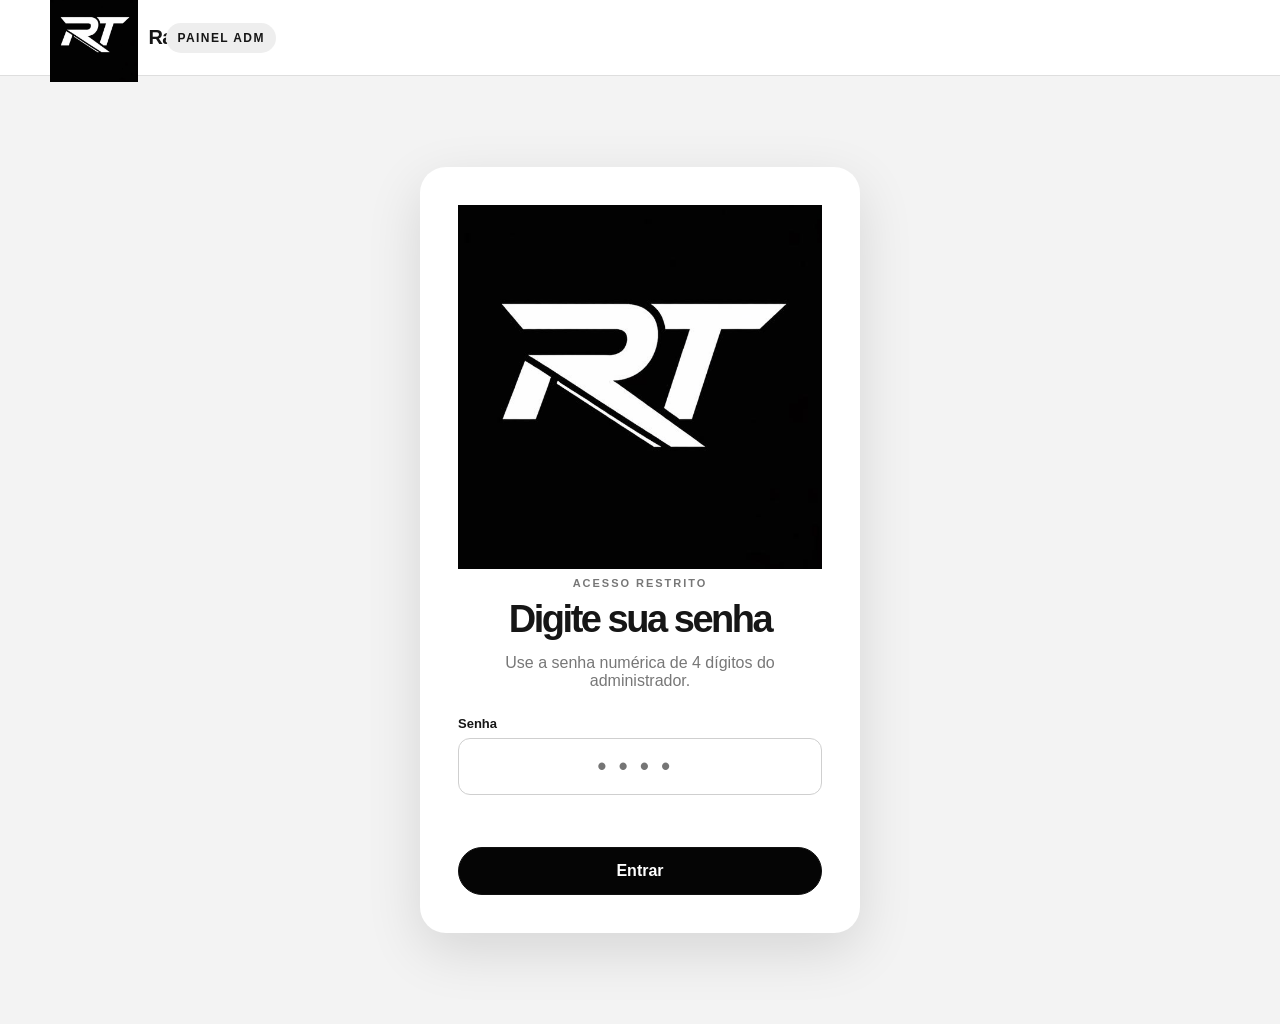
==== commit 33398d8c: "Use official RayTech logo in admin" ====
--- a/admin/index.html
+++ b/admin/index.html
@@ -2,13 +2,13 @@
 <html lang="pt-BR">
 <head>
   <meta charset="utf-8"><meta name="viewport" content="width=device-width,initial-scale=1,viewport-fit=cover"><meta name="theme-color" content="#050505">
-  <title>ADM | RayTech</title><link rel="stylesheet" href="../assets/styles.css?v=20261015-2">
+  <title>ADM | RayTech</title><link rel="icon" href="../assets/logo-raytech.svg?v=20261015-3" type="image/svg+xml"><link rel="stylesheet" href="../assets/styles.css?v=20261015-2">
 </head>
 <body class="admin-body">
-  <header class="site-header"><a class="brand" href="../"><span class="rt-mark">RT</span><span>RayTech</span></a><span class="admin-badge">Painel ADM</span><button id="logoutButton" class="button ghost small hidden" type="button">Sair</button></header>
+  <header class="site-header"><a class="brand" href="../"><img class="rt-logo" src="../assets/logo-raytech.svg?v=20261015-3" alt="Logo RayTech"><span>RayTech</span></a><span class="admin-badge">Painel ADM</span><button id="logoutButton" class="button ghost small hidden" type="button">Sair</button></header>
   <main class="admin-main">
     <section class="login-card" id="loginPanel">
-      <span class="rt-mark large">RT</span><span class="eyebrow">Acesso restrito</span><h1>Digite sua senha</h1><p>Use a senha numérica de 4 dígitos do administrador.</p>
+      <img class="rt-logo large" src="../assets/logo-raytech.svg?v=20261015-3" alt="Logo RayTech"><span class="eyebrow">Acesso restrito</span><h1>Digite sua senha</h1><p>Use a senha numérica de 4 dígitos do administrador.</p>
       <form id="loginForm"><label>Senha<input id="pinInput" type="password" inputmode="numeric" pattern="[0-9]{4}" minlength="4" maxlength="4" autocomplete="current-password" required placeholder="••••"></label><p id="loginMessage" class="form-message"></p><button class="button primary full" type="submit">Entrar</button></form>
     </section>
 
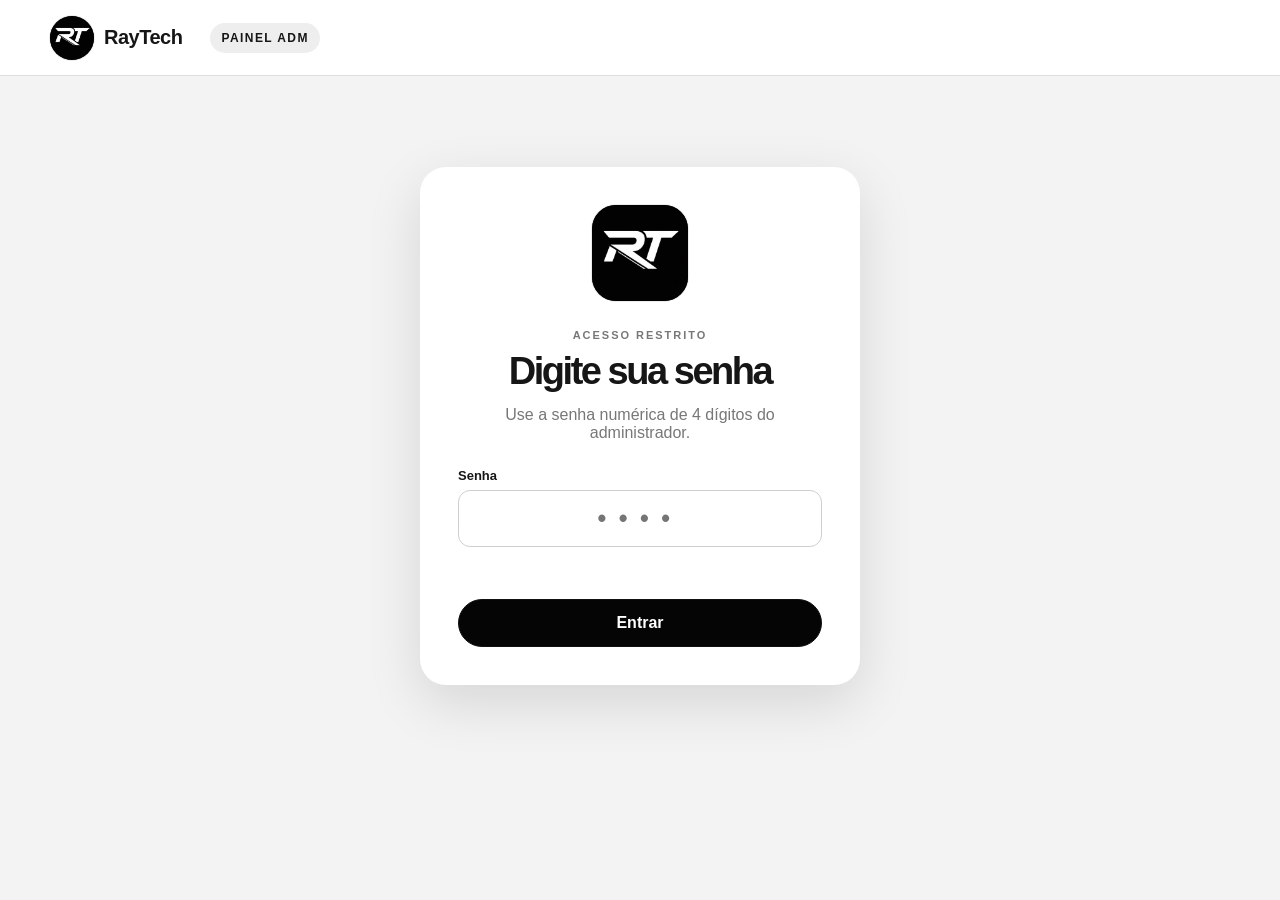
==== commit b7169136: "Refresh admin logo styles" ====
--- a/admin/index.html
+++ b/admin/index.html
@@ -2,7 +2,7 @@
 <html lang="pt-BR">
 <head>
   <meta charset="utf-8"><meta name="viewport" content="width=device-width,initial-scale=1,viewport-fit=cover"><meta name="theme-color" content="#050505">
-  <title>ADM | RayTech</title><link rel="icon" href="../assets/logo-raytech.svg?v=20261015-3" type="image/svg+xml"><link rel="stylesheet" href="../assets/styles.css?v=20261015-2">
+  <title>ADM | RayTech</title><link rel="icon" href="../assets/logo-raytech.svg?v=20261015-3" type="image/svg+xml"><link rel="stylesheet" href="../assets/styles.css?v=20261015-3">
 </head>
 <body class="admin-body">
   <header class="site-header"><a class="brand" href="../"><img class="rt-logo" src="../assets/logo-raytech.svg?v=20261015-3" alt="Logo RayTech"><span>RayTech</span></a><span class="admin-badge">Painel ADM</span><button id="logoutButton" class="button ghost small hidden" type="button">Sair</button></header>
--- a/assets/styles.css
+++ b/assets/styles.css
@@ -2,3 +2,9 @@
 .admin-body{background:#f3f3f3}.admin-badge{font-size:12px;font-weight:900;text-transform:uppercase;letter-spacing:.12em;background:#eee;border-radius:999px;padding:8px 11px}.admin-main{max-width:1320px;margin:0 auto;padding:55px 24px}.login-card{max-width:440px;margin:4vh auto;background:#fff;border-radius:26px;padding:38px;box-shadow:var(--shadow);text-align:center}.login-card h1{font-size:38px;margin:10px 0 12px}.login-card p{color:#777}.login-card form{display:grid;gap:16px;text-align:left;margin-top:26px}.login-card input{text-align:center;font-size:25px;letter-spacing:.5em}.admin-title{display:flex;justify-content:space-between;align-items:end;margin-bottom:25px}.admin-title h1{font-size:52px;margin:8px 0}.admin-title p{margin:0;color:#777}.stats{display:grid;grid-template-columns:repeat(3,1fr);gap:15px;margin-bottom:20px}.stats article{background:#111;color:#fff;border-radius:18px;padding:20px;display:flex;flex-direction:column;gap:8px}.stats span{font-size:12px;color:#aaa;text-transform:uppercase;letter-spacing:.1em}.stats strong{font-size:25px}.admin-grid{display:grid;grid-template-columns:minmax(340px,.8fr) minmax(480px,1.2fr);gap:20px;align-items:start}.product-form-card,.product-list-card{background:#fff;border-radius:22px;padding:24px}.card-title{display:flex;justify-content:space-between;align-items:center;margin-bottom:20px}.card-title h2{margin:0}.text-button{border:0;background:none;text-decoration:underline;cursor:pointer}.form-grid{display:grid;grid-template-columns:1fr 1fr;gap:15px}.span-2{grid-column:1/-1}.cost-field{background:#f5f5f5;padding:14px;border-radius:14px}.product-form-card small{font-size:11px;color:#777;font-weight:500}.check{display:flex!important;grid-template-columns:auto 1fr!important;align-items:center}.check input{width:auto}.admin-products{display:grid;gap:10px}.admin-product{border:1px solid var(--line);border-radius:15px;padding:13px;display:grid;grid-template-columns:58px 1fr auto;align-items:center;gap:13px}.admin-thumb{width:58px;height:58px;border-radius:11px;background:#eee;object-fit:cover;display:grid;place-items:center;font-weight:900;color:#aaa}.admin-product h3{margin:0 0 4px;font-size:15px}.admin-meta{font-size:12px;color:#777}.admin-prices{font-size:12px;margin-top:5px}.admin-actions{display:flex;gap:6px}.admin-actions button{border:1px solid #ccc;background:#fff;border-radius:8px;padding:8px;cursor:pointer}.admin-actions .danger{color:#b00000}.status-dot{display:inline-block;width:7px;height:7px;border-radius:50%;background:#159447;margin-right:5px}.status-dot.off{background:#aaa}
 @media(max-width:900px){.site-header nav{display:none}.site-header{padding:0 18px}.hero{grid-template-columns:1fr;min-height:auto;padding-top:55px}.hero-copy{text-align:center}.hero-copy p{margin-inline:auto}.hero-actions{justify-content:center}.phone-art{height:390px;max-width:470px;width:100%;margin:auto}.phone{height:370px;width:190px}.products{grid-template-columns:repeat(2,minmax(0,1fr))}.how{grid-template-columns:1fr;gap:25px}.admin-grid{grid-template-columns:1fr}.product-list-card{order:-1}}
 @media(max-width:620px){.site-header{height:68px;gap:12px}.site-header .brand span:last-child{display:none}.cart-button{margin-left:auto}.instagram-link{display:none}.hero{padding:42px 18px}.hero h1{font-size:45px}.hero p{font-size:16px}.phone-art{height:315px}.phone{width:150px;height:295px;border-width:6px;border-radius:38px}.phone-back{left:8%}.phone-front{right:8%}.benefits{grid-template-columns:1fr}.benefits article{padding:20px}.catalog-section,.how{padding:58px 16px}.section-heading,.catalog-tools{align-items:stretch;flex-direction:column}.search input{width:100%}.filters{overflow:auto;padding-bottom:3px}.products{grid-template-columns:1fr}.product-card{display:grid;grid-template-columns:42% 58%}.product-image{aspect-ratio:auto;min-height:225px}.product-info{padding:15px}.product-info p{min-height:0}.product-info h3{font-size:18px}.hero-actions{flex-direction:column}.button{width:100%}footer{align-items:flex-start;flex-direction:column}.admin-main{padding:28px 12px}.login-card{padding:28px 22px}.admin-title{align-items:stretch;flex-direction:column;gap:20px}.admin-title h1{font-size:42px}.stats{grid-template-columns:1fr 1fr}.stats article:last-child{grid-column:1/-1}.product-form-card,.product-list-card{padding:16px}.form-grid{grid-template-columns:1fr}.span-2{grid-column:auto}.admin-product{grid-template-columns:48px 1fr}.admin-thumb{width:48px;height:48px}.admin-actions{grid-column:1/-1;justify-content:flex-end}.drawer-panel{padding:18px}}
+
+/* Official RayTech logo */
+.rt-logo{width:44px;height:44px;border-radius:50%;object-fit:cover;display:block;background:#050505;box-shadow:0 0 0 1px rgba(0,0,0,.08)}
+.rt-logo.large{width:96px;height:96px;border-radius:24px;margin:0 auto 24px}
+.screen-logo{width:118px;height:auto;border-radius:18px;object-fit:cover;padding:0;letter-spacing:normal}
+@media(max-width:620px){.rt-logo{width:42px;height:42px}.rt-logo.large{width:88px;height:88px}.screen-logo{width:92px}}
